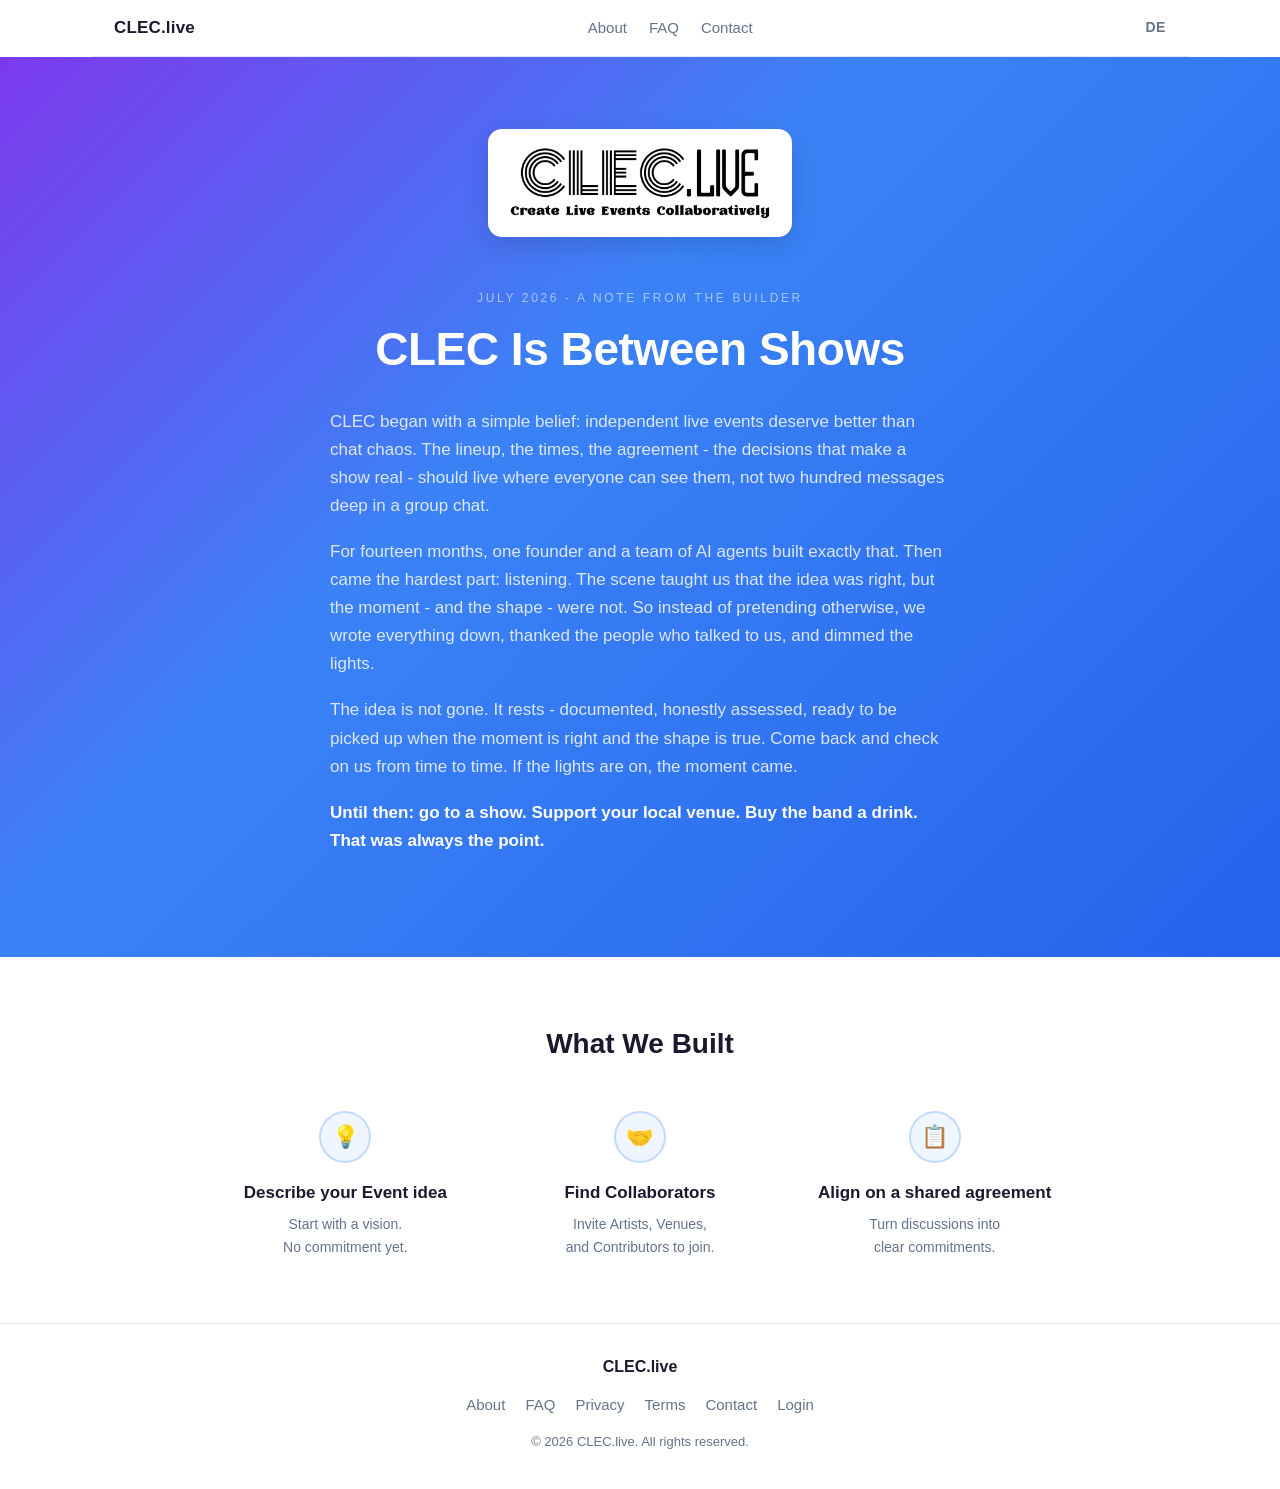
==== index.html @ 1204734a "CLEC is between shows - dormant static site Six pages x two languages (EN/DE), sleeping-login page, " ====
<!DOCTYPE html>
<html lang="en">
<head>
  <meta charset="UTF-8">
  <meta name="viewport" content="width=device-width, initial-scale=1">
  <title>CLEC Is Between Shows · CLEC.live</title>
  <meta name="description" content="CLEC began with a simple belief: independent live events deserve better than chat chaos. The project is resting - documented, honestly assessed, ready for the right moment.">
  <link rel="icon" href="/favicon.ico">
  <link rel="stylesheet" href="/style.css">
  <link rel="alternate" hreflang="en" href="https://clec.live/">
  <link rel="alternate" hreflang="de" href="https://clec.live/de/">
  <meta property="og:title" content="CLEC Is Between Shows">
  <meta property="og:description" content="The lineup, the times, the agreement - the decisions that make a show real - should live where everyone can see them. CLEC rests, documented and ready. Come back and check on us.">
  <meta property="og:type" content="website">
  <meta property="og:url" content="https://clec.live/">
  <meta property="og:image" content="https://clec.live/assets/clec-logo.png">
</head>
<body>
  <header class="site-header">
    <a class="logo" href="/">CLEC.live</a>
    <nav>
      <a href="/about/">About</a>
      <a href="/faq/">FAQ</a>
      <a href="/contact/">Contact</a>
    </nav>
    <a class="lang" href="/de/" lang="de">DE</a>
  </header>

  <section class="hero">
    <div class="logo-card"><img src="/assets/clec-logo.png" alt="CLEC.live"></div>
    <div class="eyebrow">July 2026 - A Note From the Builder</div>
    <h1>CLEC Is Between Shows</h1>
    <div class="letter">
      <p>CLEC began with a simple belief: independent live events deserve better than chat chaos. The lineup, the times, the agreement - the decisions that make a show real - should live where everyone can see them, not two hundred messages deep in a group chat.</p>
      <p>For fourteen months, one founder and a team of AI agents built exactly that. Then came the hardest part: listening. The scene taught us that the idea was right, but the moment - and the shape - were not. So instead of pretending otherwise, we wrote everything down, thanked the people who talked to us, and dimmed the lights.</p>
      <p>The idea is not gone. It rests - documented, honestly assessed, ready to be picked up when the moment is right and the shape is true. Come back and check on us from time to time. If the lights are on, the moment came.</p>
      <p class="close">Until then: go to a show. Support your local venue. Buy the band a drink. That was always the point.</p>
    </div>
  </section>

  <section class="built">
    <h2>What We Built</h2>
    <div class="steps">
      <div class="step">
        <div class="dot">💡</div>
        <h3>Describe your Event idea</h3>
        <p>Start with a vision.<br>No commitment yet.</p>
      </div>
      <div class="step">
        <div class="dot">🤝</div>
        <h3>Find Collaborators</h3>
        <p>Invite Artists, Venues,<br>and Contributors to join.</p>
      </div>
      <div class="step">
        <div class="dot">📋</div>
        <h3>Align on a shared agreement</h3>
        <p>Turn discussions into<br>clear commitments.</p>
      </div>
    </div>
  </section>

  <footer class="site-footer">
    <div class="inner">
      <div class="brand">CLEC.live</div>
      <div class="foot-links">
        <a href="/about/">About</a>
        <a href="/faq/">FAQ</a>
        <a href="/privacy/">Privacy</a>
        <a href="/terms/">Terms</a>
        <a href="/contact/">Contact</a>
        <a href="/login/">Login</a>
      </div>
      <div class="copy">© 2026 CLEC.live. All rights reserved.</div>
    </div>
  </footer>
</body>
</html>
---- style.css ----
/* CLEC.live — dormant static site. Hand-editable by design. */
:root {
  --violet: #7c3aed;
  --blue: #2563eb;
  --ink: #1a1a2e;
  --muted: #64748b;
  --border: #e2e8f0;
  --amber-bg: #fef3c7;
  --amber-ink: #92400e;
}
* { margin: 0; padding: 0; box-sizing: border-box; }
body {
  font-family: -apple-system, BlinkMacSystemFont, "Segoe UI", Roboto, "Helvetica Neue", Arial, sans-serif;
  color: var(--ink);
  line-height: 1.65;
  background: #fff;
}
a { color: var(--blue); text-decoration: none; }
a:hover { text-decoration: underline; }

/* header */
.site-header {
  display: flex; align-items: center; justify-content: space-between;
  padding: 14px 24px; border-bottom: 1px solid var(--border);
  max-width: 1100px; margin: 0 auto;
}
.site-header .logo { font-weight: 700; font-size: 17px; color: var(--ink); letter-spacing: 0.01em; }
.site-header .logo:hover { text-decoration: none; }
.site-header nav { display: flex; gap: 22px; font-size: 15px; }
.site-header nav a, .site-header .lang { color: var(--muted); }
.site-header nav a:hover, .site-header .lang:hover { color: var(--ink); text-decoration: none; }
.site-header .lang { font-weight: 600; font-size: 14px; letter-spacing: 0.04em; }

/* hero (the letter) */
.hero {
  background: linear-gradient(135deg, #7c3aed 0%, #3b82f6 40%, #2563eb 100%);
  color: #fff; padding: 72px 24px 84px; text-align: center;
}
.hero .logo-card {
  display: inline-block; background: #fff; border-radius: 14px;
  padding: 18px 22px; box-shadow: 0 8px 24px rgba(0,0,0,0.12); margin-bottom: 44px;
}
.hero .logo-card img { max-width: 260px; height: auto; display: block; }
.hero .eyebrow {
  font-size: 12px; letter-spacing: 0.22em; text-transform: uppercase;
  color: rgba(255,255,255,0.55); margin-bottom: 14px;
}
.hero h1 { font-size: clamp(30px, 5vw, 46px); line-height: 1.15; letter-spacing: -0.01em; margin-bottom: 32px; }
.hero .letter { max-width: 620px; margin: 0 auto; text-align: left; }
.hero .letter p { color: rgba(255,255,255,0.82); font-size: 17px; margin-bottom: 18px; }
.hero .letter p.close { color: #fff; font-weight: 600; }

/* what we built */
.built { max-width: 900px; margin: 0 auto; padding: 64px 24px; }
.built h2 { text-align: center; font-size: 28px; margin-bottom: 44px; }
.steps { display: grid; grid-template-columns: repeat(3, 1fr); gap: 32px; }
.step { text-align: center; padding: 0 8px; }
.step .dot {
  width: 52px; height: 52px; border-radius: 50%; margin: 0 auto 16px;
  background: #eff6ff; border: 2px solid rgba(59,130,246,0.25);
  display: flex; align-items: center; justify-content: center; font-size: 22px;
}
.step h3 { font-size: 17px; margin-bottom: 6px; }
.step p { font-size: 14px; color: var(--muted); }
@media (max-width: 720px) { .steps { grid-template-columns: 1fr; } }

/* content pages */
.page { max-width: 760px; margin: 0 auto; padding: 48px 24px 72px; }
.page h1 { font-size: 34px; margin-bottom: 6px; letter-spacing: -0.01em; }
.page .subtitle { color: var(--muted); margin-bottom: 34px; }
.page h2 { font-size: 22px; margin: 36px 0 12px; }
.page h3 { font-size: 17px; margin: 22px 0 8px; }
.page p, .page li { color: #334155; margin-bottom: 12px; }
.page ul, .page ol { padding-left: 24px; margin-bottom: 16px; }
.notice {
  display: flex; gap: 14px; background: var(--amber-bg); border-radius: 12px;
  padding: 18px 20px; margin-bottom: 36px;
}
.notice .icon { font-size: 20px; }
.notice h3 { color: var(--amber-ink); margin: 0 0 6px; }
.notice p { color: var(--amber-ink); margin: 0; font-size: 15px; }
.card {
  border: 1px solid var(--border); border-radius: 12px;
  padding: 20px 22px; margin-bottom: 18px;
}
.card h3 { margin-top: 0; }
.center { text-align: center; }

/* sleeping login / 404 */
.sleep { max-width: 560px; margin: 0 auto; padding: 96px 24px; text-align: center; }
.sleep .moon { font-size: 44px; margin-bottom: 18px; }
.sleep h1 { font-size: 30px; margin-bottom: 16px; }
.sleep p { color: var(--muted); margin-bottom: 14px; }

/* footer */
.site-footer { border-top: 1px solid var(--border); padding: 30px 24px 36px; }
.site-footer .inner { max-width: 1100px; margin: 0 auto; text-align: center; }
.site-footer .brand { font-weight: 700; margin-bottom: 12px; }
.foot-links { display: flex; flex-wrap: wrap; gap: 20px; justify-content: center; margin-bottom: 14px; font-size: 15px; }
.foot-links a { color: var(--muted); }
.foot-links a:hover { color: var(--ink); text-decoration: none; }
.site-footer .copy { font-size: 13px; color: var(--muted); }
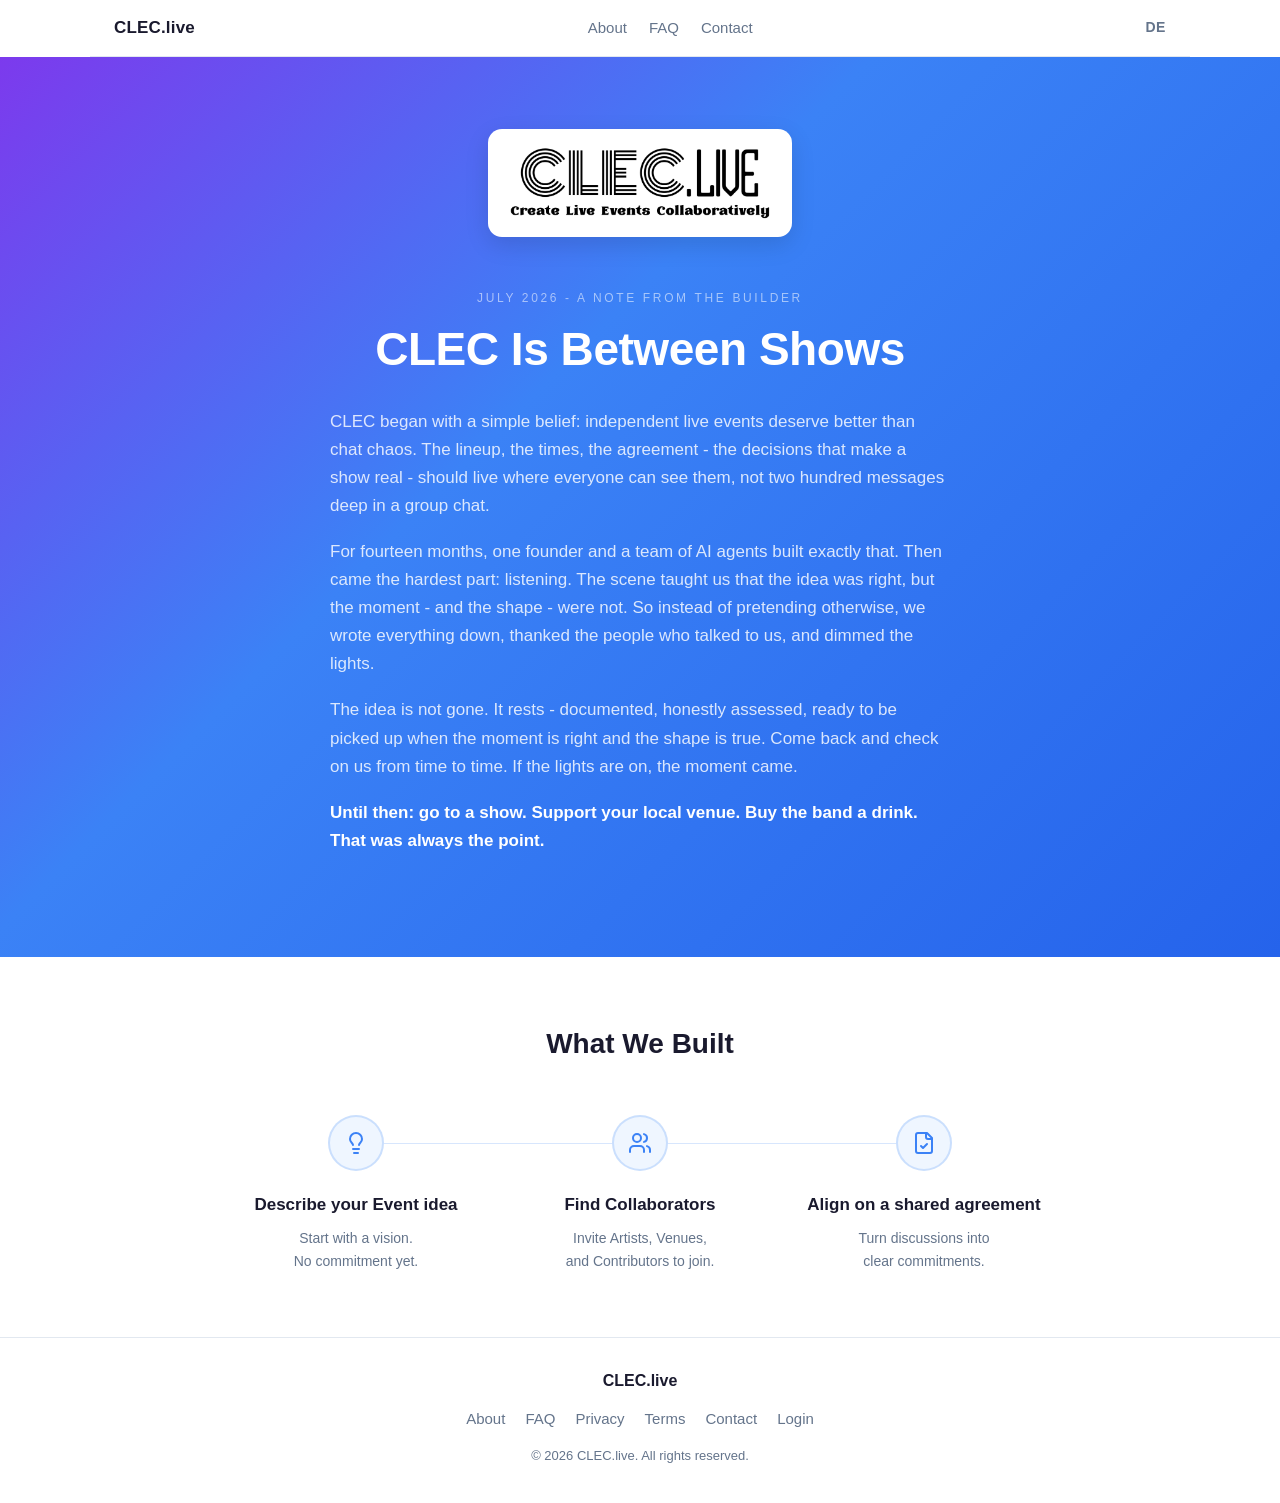
==== commit 4c8d2242: "Proper icons: exact lucide SVGs (v0.462.0) replace emoji placeholders - Landing 'What We Built': Lig" ====
--- a/index.html
+++ b/index.html
@@ -42,17 +42,17 @@
     <h2>What We Built</h2>
     <div class="steps">
       <div class="step">
-        <div class="dot">💡</div>
+        <div class="dot"><svg xmlns="http://www.w3.org/2000/svg" viewBox="0 0 24 24" fill="none" stroke="currentColor" stroke-width="2" stroke-linecap="round" stroke-linejoin="round" aria-hidden="true"><path d="M15 14c.2-1 .7-1.7 1.5-2.5 1-.9 1.5-2.2 1.5-3.5A6 6 0 0 0 6 8c0 1 .2 2.2 1.5 3.5.7.7 1.3 1.5 1.5 2.5"/><path d="M9 18h6"/><path d="M10 22h4"/></svg></div>
         <h3>Describe your Event idea</h3>
         <p>Start with a vision.<br>No commitment yet.</p>
       </div>
       <div class="step">
-        <div class="dot">🤝</div>
+        <div class="dot"><svg xmlns="http://www.w3.org/2000/svg" viewBox="0 0 24 24" fill="none" stroke="currentColor" stroke-width="2" stroke-linecap="round" stroke-linejoin="round" aria-hidden="true"><path d="M16 21v-2a4 4 0 0 0-4-4H6a4 4 0 0 0-4 4v2"/><circle cx="9" cy="7" r="4"/><path d="M22 21v-2a4 4 0 0 0-3-3.87"/><path d="M16 3.13a4 4 0 0 1 0 7.75"/></svg></div>
         <h3>Find Collaborators</h3>
         <p>Invite Artists, Venues,<br>and Contributors to join.</p>
       </div>
       <div class="step">
-        <div class="dot">📋</div>
+        <div class="dot"><svg xmlns="http://www.w3.org/2000/svg" viewBox="0 0 24 24" fill="none" stroke="currentColor" stroke-width="2" stroke-linecap="round" stroke-linejoin="round" aria-hidden="true"><path d="M15 2H6a2 2 0 0 0-2 2v16a2 2 0 0 0 2 2h12a2 2 0 0 0 2-2V7Z"/><path d="M14 2v4a2 2 0 0 0 2 2h4"/><path d="m9 15 2 2 4-4"/></svg></div>
         <h3>Align on a shared agreement</h3>
         <p>Turn discussions into<br>clear commitments.</p>
       </div>
--- a/style.css
+++ b/style.css
@@ -50,19 +50,28 @@
 .hero .letter p { color: rgba(255,255,255,0.82); font-size: 17px; margin-bottom: 18px; }
 .hero .letter p.close { color: #fff; font-weight: 600; }
 
-/* what we built */
+/* what we built — faithful to the app: lucide icons, 56px circles, connector line */
 .built { max-width: 900px; margin: 0 auto; padding: 64px 24px; }
-.built h2 { text-align: center; font-size: 28px; margin-bottom: 44px; }
-.steps { display: grid; grid-template-columns: repeat(3, 1fr); gap: 32px; }
-.step { text-align: center; padding: 0 8px; }
+.built h2 { text-align: center; font-size: 28px; margin-bottom: 48px; }
+.steps { display: grid; grid-template-columns: repeat(3, 1fr); position: relative; }
+.steps::before {
+  content: ""; position: absolute; top: 28px; left: 16.67%; right: 16.67%;
+  height: 1px; background: rgba(59,130,246,0.2);
+}
+.step { text-align: center; padding: 0 24px; position: relative; }
 .step .dot {
-  width: 52px; height: 52px; border-radius: 50%; margin: 0 auto 16px;
-  background: #eff6ff; border: 2px solid rgba(59,130,246,0.25);
-  display: flex; align-items: center; justify-content: center; font-size: 22px;
+  width: 56px; height: 56px; border-radius: 50%; margin: 0 auto 20px;
+  background: #eff6ff; border: 2px solid rgba(59,130,246,0.2);
+  display: flex; align-items: center; justify-content: center;
+  position: relative; z-index: 1;
 }
-.step h3 { font-size: 17px; margin-bottom: 6px; }
+.step .dot svg { width: 24px; height: 24px; color: #3b82f6; }
+.step h3 { font-size: 17px; margin-bottom: 8px; }
 .step p { font-size: 14px; color: var(--muted); }
-@media (max-width: 720px) { .steps { grid-template-columns: 1fr; } }
+@media (max-width: 720px) {
+  .steps { grid-template-columns: 1fr; gap: 40px; }
+  .steps::before { display: none; }
+}
 
 /* content pages */
 .page { max-width: 760px; margin: 0 auto; padding: 48px 24px 72px; }
@@ -76,7 +85,7 @@
   display: flex; gap: 14px; background: var(--amber-bg); border-radius: 12px;
   padding: 18px 20px; margin-bottom: 36px;
 }
-.notice .icon { font-size: 20px; }
+.notice .icon svg { width: 20px; height: 20px; color: #d97706; display: block; margin-top: 2px; }
 .notice h3 { color: var(--amber-ink); margin: 0 0 6px; }
 .notice p { color: var(--amber-ink); margin: 0; font-size: 15px; }
 .card {
@@ -88,7 +97,8 @@
 
 /* sleeping login / 404 */
 .sleep { max-width: 560px; margin: 0 auto; padding: 96px 24px; text-align: center; }
-.sleep .moon { font-size: 44px; margin-bottom: 18px; }
+.sleep .moon svg { width: 44px; height: 44px; color: var(--muted); }
+.sleep .moon { margin-bottom: 18px; }
 .sleep h1 { font-size: 30px; margin-bottom: 16px; }
 .sleep p { color: var(--muted); margin-bottom: 14px; }
 
@@ -100,3 +110,16 @@
 .foot-links a { color: var(--muted); }
 .foot-links a:hover { color: var(--ink); text-decoration: none; }
 .site-footer .copy { font-size: 13px; color: var(--muted); }
+
+/* lucide inline icons */
+.hicon { display: inline-flex; align-items: center; gap: 10px; }
+.hicon svg { flex: none; }
+.i-24 svg, svg.i-24 { width: 24px; height: 24px; }
+.i-20 svg, svg.i-20 { width: 20px; height: 20px; }
+.i-16 svg, svg.i-16 { width: 16px; height: 16px; }
+.i-48 svg, svg.i-48 { width: 48px; height: 48px; }
+.ic-primary { color: hsl(222.2 47.4% 11.2%); }
+.ic-amber { color: #d97706; }
+.a-icon { display: inline-flex; align-items: center; gap: 8px; }
+.a-icon svg { flex: none; }
+.center-icon { display: flex; justify-content: center; margin-bottom: 16px; }
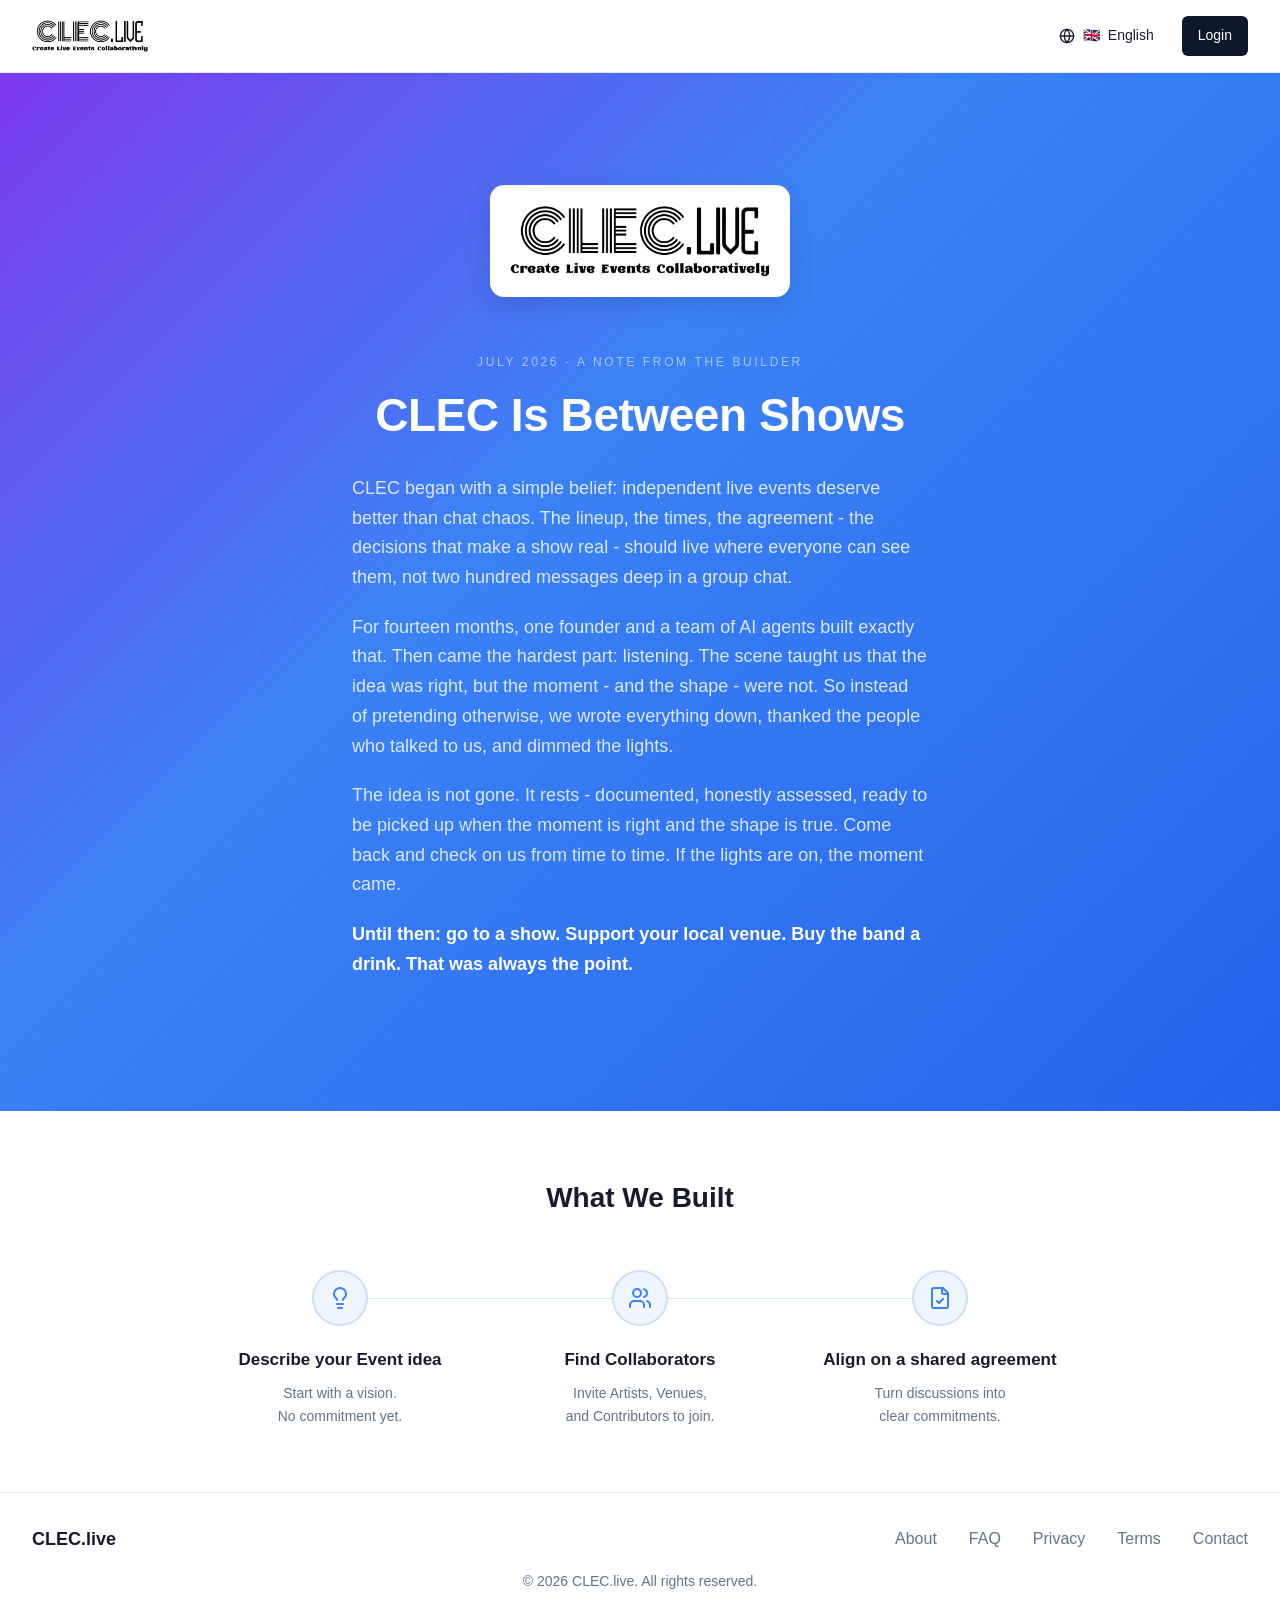
==== commit 28e04f90: "Exact chrome replica: real header, real favicon, app footer layout Per owner review against the live" ====
--- a/index.html
+++ b/index.html
@@ -5,7 +5,7 @@
   <meta name="viewport" content="width=device-width, initial-scale=1">
   <title>CLEC Is Between Shows · CLEC.live</title>
   <meta name="description" content="CLEC began with a simple belief: independent live events deserve better than chat chaos. The project is resting - documented, honestly assessed, ready for the right moment.">
-  <link rel="icon" href="/favicon.ico">
+  <link rel="icon" href="/favicon.png" type="image/png">
   <link rel="stylesheet" href="/style.css">
   <link rel="alternate" hreflang="en" href="https://clec.live/">
   <link rel="alternate" hreflang="de" href="https://clec.live/de/">
@@ -17,13 +17,13 @@
 </head>
 <body>
   <header class="site-header">
-    <a class="logo" href="/">CLEC.live</a>
-    <nav>
-      <a href="/about/">About</a>
-      <a href="/faq/">FAQ</a>
-      <a href="/contact/">Contact</a>
-    </nav>
-    <a class="lang" href="/de/" lang="de">DE</a>
+    <div class="inner">
+      <a class="logo" href="/"><img src="/assets/clec-logo.png" alt="CLEC.live - Create Live Events Collaboratively"></a>
+      <div class="header-right">
+        <a class="locale" href="/de/" title="Deutsch"><svg class="i-globe" xmlns="http://www.w3.org/2000/svg" viewBox="0 0 24 24" fill="none" stroke="currentColor" stroke-width="2" stroke-linecap="round" stroke-linejoin="round" aria-hidden="true"><circle cx="12" cy="12" r="10"/><path d="M12 2a14.5 14.5 0 0 0 0 20 14.5 14.5 0 0 0 0-20"/><path d="M2 12h20"/></svg><span class="flag">🇬🇧</span><span class="label">English</span></a>
+        <a class="btn-login" href="/login/">Login</a>
+      </div>
+    </div>
   </header>
 
   <section class="hero">
@@ -61,16 +61,17 @@
 
   <footer class="site-footer">
     <div class="inner">
-      <div class="brand">CLEC.live</div>
-      <div class="foot-links">
+      <div class="foot-row">
+        <div class="foot-brand">CLEC.live</div>
+        <div class="foot-links">
         <a href="/about/">About</a>
         <a href="/faq/">FAQ</a>
         <a href="/privacy/">Privacy</a>
         <a href="/terms/">Terms</a>
         <a href="/contact/">Contact</a>
-        <a href="/login/">Login</a>
+        </div>
       </div>
-      <div class="copy">© 2026 CLEC.live. All rights reserved.</div>
+      <div class="foot-copy">© 2026 CLEC.live. All rights reserved.</div>
     </div>
   </footer>
 </body>
--- a/style.css
+++ b/style.css
@@ -13,45 +13,65 @@
   font-family: -apple-system, BlinkMacSystemFont, "Segoe UI", Roboto, "Helvetica Neue", Arial, sans-serif;
   color: var(--ink);
   line-height: 1.65;
-  background: #fff;
+  background: #f8fafc; /* app: bg-slate-50 */
 }
 a { color: var(--blue); text-decoration: none; }
 a:hover { text-decoration: underline; }
 
-/* header */
-.site-header {
+/* header — replica of Layout.tsx guest view */
+.site-header { background: #fff; border-bottom: 1px solid var(--border); }
+.site-header .inner {
+  max-width: 1400px; margin: 0 auto; padding: 16px 32px;
   display: flex; align-items: center; justify-content: space-between;
-  padding: 14px 24px; border-bottom: 1px solid var(--border);
-  max-width: 1100px; margin: 0 auto;
 }
-.site-header .logo { font-weight: 700; font-size: 17px; color: var(--ink); letter-spacing: 0.01em; }
-.site-header .logo:hover { text-decoration: none; }
-.site-header nav { display: flex; gap: 22px; font-size: 15px; }
-.site-header nav a, .site-header .lang { color: var(--muted); }
-.site-header nav a:hover, .site-header .lang:hover { color: var(--ink); text-decoration: none; }
-.site-header .lang { font-weight: 600; font-size: 14px; letter-spacing: 0.04em; }
+.site-header .logo img { height: 32px; width: auto; display: block; }
+.header-right { display: flex; align-items: center; gap: 16px; }
+.locale {
+  display: inline-flex; align-items: center; gap: 8px;
+  height: 36px; padding: 0 12px; border-radius: 6px;
+  font-size: 14px; font-weight: 500; color: var(--ink);
+}
+.locale:hover { background: #f1f5f9; text-decoration: none; }
+.locale svg.i-globe { width: 16px; height: 16px; }
+@media (max-width: 639px) { .locale .flag { display: none; } }
+@media (max-width: 767px) { .locale .label { display: none; } }
+.btn-login {
+  display: inline-flex; align-items: center; height: 40px; padding: 0 16px;
+  border-radius: 6px; background: hsl(222.2 47.4% 11.2%); color: #fff;
+  font-size: 14px; font-weight: 500;
+}
+.btn-login:hover { background: hsl(222.2 47.4% 20%); text-decoration: none; }
 
 /* hero (the letter) */
 .hero {
   background: linear-gradient(135deg, #7c3aed 0%, #3b82f6 40%, #2563eb 100%);
-  color: #fff; padding: 72px 24px 84px; text-align: center;
+  color: #fff; padding: 112px 24px; text-align: center; /* app: lg:py-28 */
+  position: relative;
 }
+.hero::before { /* app: subtle dot grid overlay, opacity 4% */
+  content: ""; position: absolute; inset: 0; opacity: 0.04; pointer-events: none;
+  background-image: radial-gradient(circle at 1px 1px, #fff 1px, transparent 0);
+  background-size: 32px 32px;
+}
+.hero > * { position: relative; }
 .hero .logo-card {
   display: inline-block; background: #fff; border-radius: 14px;
-  padding: 18px 22px; box-shadow: 0 8px 24px rgba(0,0,0,0.12); margin-bottom: 44px;
+  padding: 20px; box-shadow: 0 8px 24px rgba(0,0,0,0.12); margin-bottom: 48px; /* app: mb-12 */
 }
 .hero .logo-card img { max-width: 260px; height: auto; display: block; }
 .hero .eyebrow {
   font-size: 12px; letter-spacing: 0.22em; text-transform: uppercase;
-  color: rgba(255,255,255,0.55); margin-bottom: 14px;
+  color: rgba(255,255,255,0.55); margin-bottom: 16px;
 }
 .hero h1 { font-size: clamp(30px, 5vw, 46px); line-height: 1.15; letter-spacing: -0.01em; margin-bottom: 32px; }
-.hero .letter { max-width: 620px; margin: 0 auto; text-align: left; }
-.hero .letter p { color: rgba(255,255,255,0.82); font-size: 17px; margin-bottom: 18px; }
+.hero .letter { max-width: 576px; margin: 0 auto; text-align: left; } /* app: max-w-xl */
+.hero .letter p { color: rgba(255,255,255,0.82); font-size: 18px; margin-bottom: 20px; } /* app: sm:text-lg, space-y-5 */
 .hero .letter p.close { color: #fff; font-weight: 600; }
 
 /* what we built — faithful to the app: lucide icons, 56px circles, connector line */
-.built { max-width: 900px; margin: 0 auto; padding: 64px 24px; }
+.built { background: #fff; padding: 64px 24px; }
+.built .steps, .built h2 { max-width: 900px; margin-left: auto; margin-right: auto; }
+.built h2 { margin-bottom: 48px; }
 .built h2 { text-align: center; font-size: 28px; margin-bottom: 48px; }
 .steps { display: grid; grid-template-columns: repeat(3, 1fr); position: relative; }
 .steps::before {
@@ -102,14 +122,16 @@
 .sleep h1 { font-size: 30px; margin-bottom: 16px; }
 .sleep p { color: var(--muted); margin-bottom: 14px; }
 
-/* footer */
-.site-footer { border-top: 1px solid var(--border); padding: 30px 24px 36px; }
-.site-footer .inner { max-width: 1100px; margin: 0 auto; text-align: center; }
-.site-footer .brand { font-weight: 700; margin-bottom: 12px; }
-.foot-links { display: flex; flex-wrap: wrap; gap: 20px; justify-content: center; margin-bottom: 14px; font-size: 15px; }
+/* footer — replica of Layout.tsx footer */
+.site-footer { background: #fff; border-top: 1px solid var(--border); }
+.site-footer .inner { max-width: 1400px; margin: 0 auto; padding: 32px; }
+.foot-row { display: flex; flex-direction: column; align-items: center; justify-content: space-between; gap: 16px; }
+@media (min-width: 768px) { .foot-row { flex-direction: row; } }
+.foot-brand { font-size: 18px; font-weight: 700; }
+.foot-links { display: flex; flex-wrap: wrap; gap: 32px; justify-content: center; }
 .foot-links a { color: var(--muted); }
 .foot-links a:hover { color: var(--ink); text-decoration: none; }
-.site-footer .copy { font-size: 13px; color: var(--muted); }
+.foot-copy { margin-top: 16px; text-align: center; font-size: 14px; color: var(--muted); }
 
 /* lucide inline icons */
 .hicon { display: inline-flex; align-items: center; gap: 10px; }
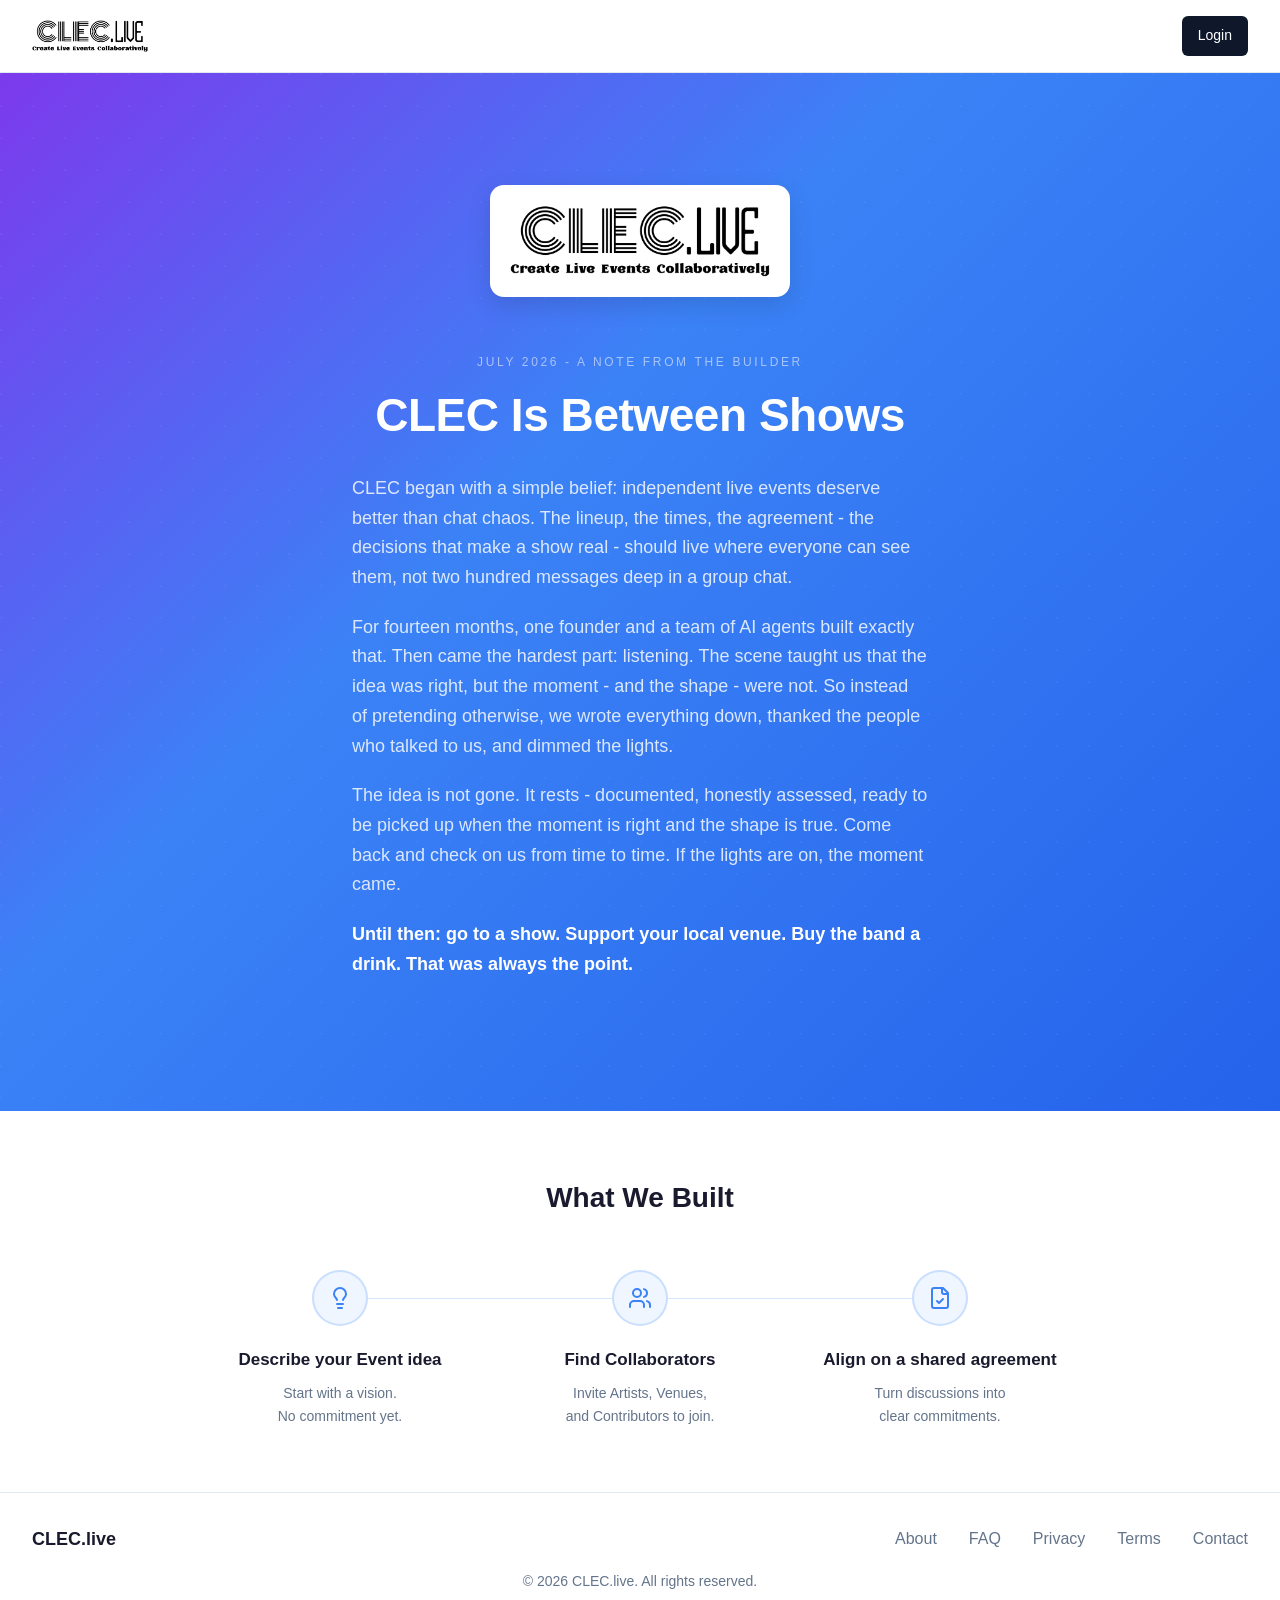
==== commit a1829319: "English-only: remove German pages and language selector Owner decision: the original app never had G" ====
--- a/index.html
+++ b/index.html
@@ -7,8 +7,6 @@
   <meta name="description" content="CLEC began with a simple belief: independent live events deserve better than chat chaos. The project is resting - documented, honestly assessed, ready for the right moment.">
   <link rel="icon" href="/favicon.png" type="image/png">
   <link rel="stylesheet" href="/style.css">
-  <link rel="alternate" hreflang="en" href="https://clec.live/">
-  <link rel="alternate" hreflang="de" href="https://clec.live/de/">
   <meta property="og:title" content="CLEC Is Between Shows">
   <meta property="og:description" content="The lineup, the times, the agreement - the decisions that make a show real - should live where everyone can see them. CLEC rests, documented and ready. Come back and check on us.">
   <meta property="og:type" content="website">
@@ -20,7 +18,6 @@
     <div class="inner">
       <a class="logo" href="/"><img src="/assets/clec-logo.png" alt="CLEC.live - Create Live Events Collaboratively"></a>
       <div class="header-right">
-        <a class="locale" href="/de/" title="Deutsch"><svg class="i-globe" xmlns="http://www.w3.org/2000/svg" viewBox="0 0 24 24" fill="none" stroke="currentColor" stroke-width="2" stroke-linecap="round" stroke-linejoin="round" aria-hidden="true"><circle cx="12" cy="12" r="10"/><path d="M12 2a14.5 14.5 0 0 0 0 20 14.5 14.5 0 0 0 0-20"/><path d="M2 12h20"/></svg><span class="flag">🇬🇧</span><span class="label">English</span></a>
         <a class="btn-login" href="/login/">Login</a>
       </div>
     </div>
